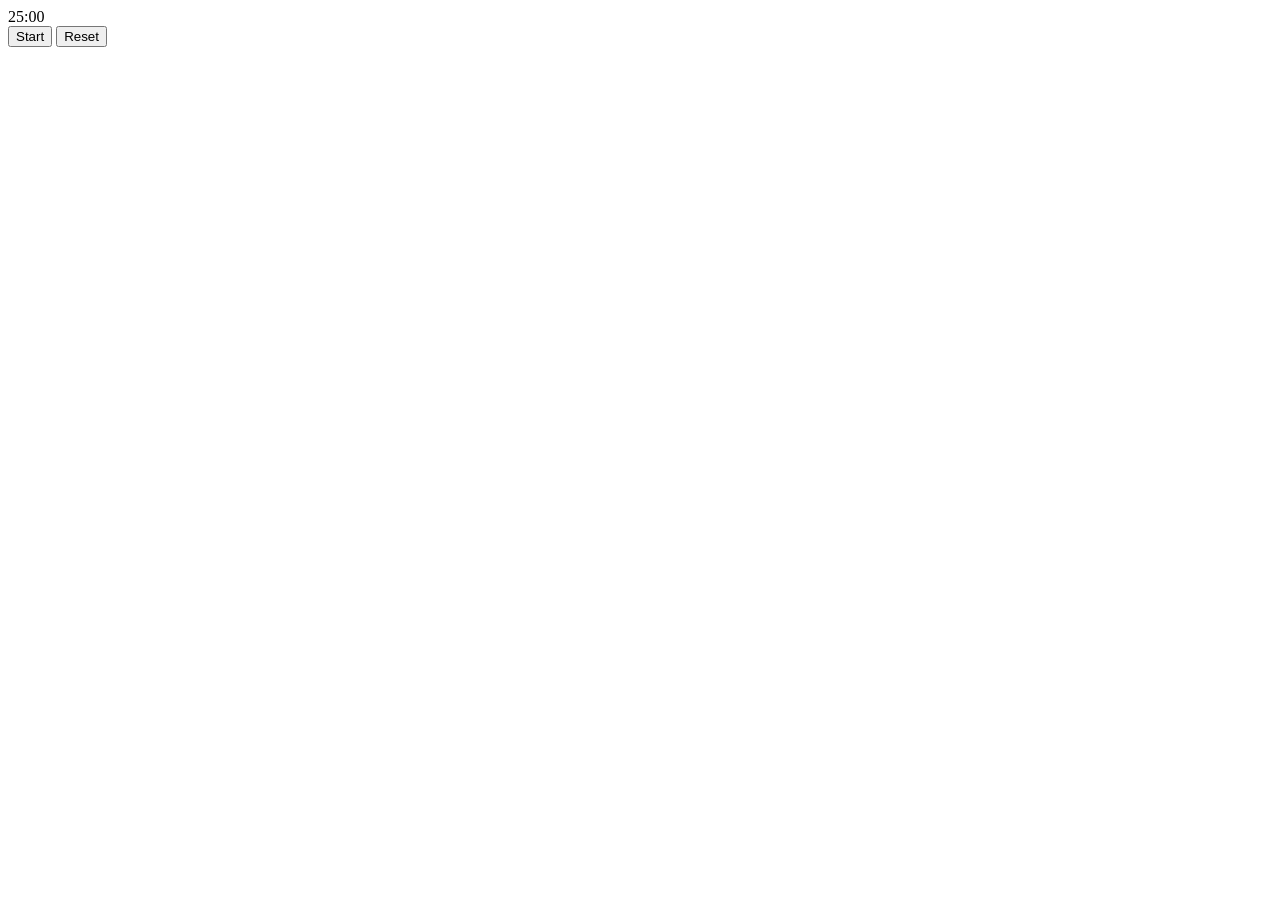
==== 1.pomodoro/templates/index.html @ ee4bfde2 "Add timer functionality with start and reset buttons" ====
<!DOCTYPE html>
<html lang="en">
<head>
    <meta charset="UTF-8">
    <meta name="viewport" content="width=device-width, initial-scale=1.0">
    <title>Pomodoro Timer</title>
</head>
<body>
    <div class="timer-container">
        <div class="time-display">25:00</div>
        <div class="controls">
            <button id="start-btn">Start</button>
            <button id="reset-btn">Reset</button>
        </div>
    </div>
    <script src="/static/js/timer.js"></script>
</body>
</html>
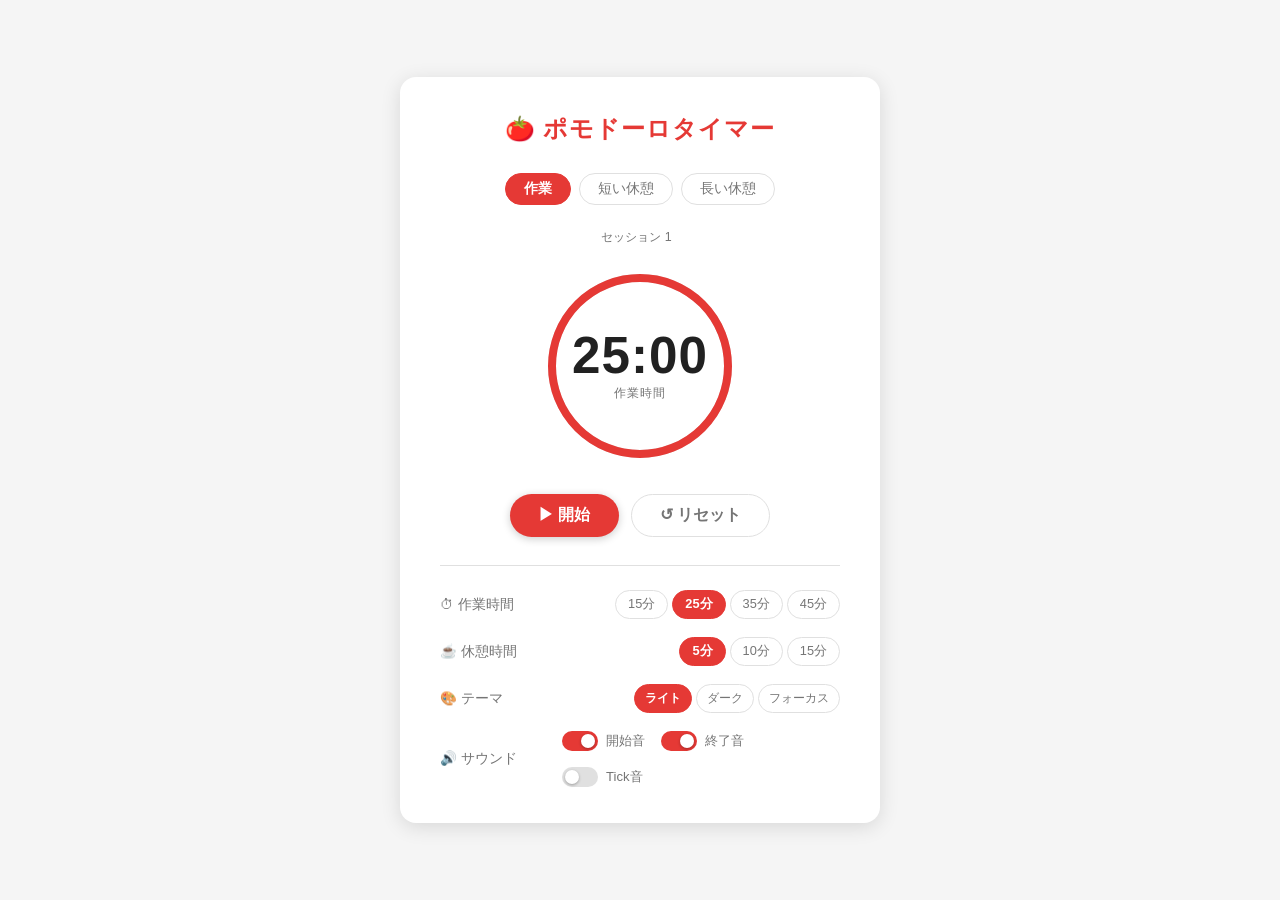
==== commit 3dea9683: "ポモドーロタイマー: パターンB - カスタマイズ性の向上 Agent-Logs-Url: https://github.com/N-Saori/0417/sessions/c42b1283-dbed" ====
--- a/1.pomodoro/templates/index.html
+++ b/1.pomodoro/templates/index.html
@@ -1,18 +1,723 @@
 <!DOCTYPE html>
-<html lang="en">
+<html lang="ja">
 <head>
-    <meta charset="UTF-8">
-    <meta name="viewport" content="width=device-width, initial-scale=1.0">
-    <title>Pomodoro Timer</title>
+  <meta charset="UTF-8" />
+  <meta name="viewport" content="width=device-width, initial-scale=1.0" />
+  <title>ポモドーロタイマー</title>
+  <style>
+    /* ===== CSS変数（テーマ） ===== */
+    :root {
+      --bg: #f5f5f5;
+      --surface: #ffffff;
+      --primary: #e53935;
+      --primary-light: #ff6f60;
+      --text: #212121;
+      --text-secondary: #757575;
+      --border: #e0e0e0;
+      --shadow: 0 4px 20px rgba(0,0,0,0.12);
+      --btn-bg: #e53935;
+      --btn-text: #ffffff;
+      --radius: 16px;
+      --font: 'Segoe UI', 'Hiragino Sans', sans-serif;
+    }
+
+    [data-theme="dark"] {
+      --bg: #121212;
+      --surface: #1e1e1e;
+      --primary: #ef5350;
+      --primary-light: #ff867c;
+      --text: #e0e0e0;
+      --text-secondary: #9e9e9e;
+      --border: #333333;
+      --shadow: 0 4px 20px rgba(0,0,0,0.5);
+      --btn-bg: #ef5350;
+      --btn-text: #ffffff;
+    }
+
+    [data-theme="focus"] {
+      --bg: #1a1a2e;
+      --surface: #16213e;
+      --primary: #e94560;
+      --primary-light: #ff6b81;
+      --text: #eaeaea;
+      --text-secondary: #a0a0b0;
+      --border: #0f3460;
+      --shadow: 0 4px 24px rgba(233,69,96,0.15);
+      --btn-bg: #e94560;
+      --btn-text: #ffffff;
+      --radius: 4px;
+    }
+
+    /* ===== リセット・基本 ===== */
+    *, *::before, *::after { box-sizing: border-box; margin: 0; padding: 0; }
+
+    body {
+      font-family: var(--font);
+      background: var(--bg);
+      color: var(--text);
+      min-height: 100vh;
+      display: flex;
+      flex-direction: column;
+      align-items: center;
+      justify-content: center;
+      transition: background 0.35s, color 0.35s;
+      padding: 24px 16px;
+    }
+
+    /* ===== カード ===== */
+    .card {
+      background: var(--surface);
+      border-radius: var(--radius);
+      box-shadow: var(--shadow);
+      padding: 36px 40px;
+      width: 100%;
+      max-width: 480px;
+      transition: background 0.35s, box-shadow 0.35s;
+    }
+
+    [data-theme="focus"] .card {
+      border: 1px solid var(--border);
+    }
+
+    /* ===== タイトル ===== */
+    h1 {
+      text-align: center;
+      font-size: 1.5rem;
+      font-weight: 700;
+      letter-spacing: 0.04em;
+      color: var(--primary);
+      margin-bottom: 28px;
+    }
+
+    [data-theme="focus"] h1 {
+      letter-spacing: 0.2em;
+      text-transform: uppercase;
+      font-size: 1.1rem;
+    }
+
+    /* ===== モードタブ ===== */
+    .mode-tabs {
+      display: flex;
+      gap: 8px;
+      justify-content: center;
+      margin-bottom: 24px;
+    }
+
+    .mode-tab {
+      padding: 6px 18px;
+      border-radius: 999px;
+      border: 1.5px solid var(--border);
+      background: transparent;
+      color: var(--text-secondary);
+      font-size: 0.85rem;
+      cursor: pointer;
+      transition: all 0.2s;
+    }
+
+    .mode-tab.active {
+      background: var(--primary);
+      border-color: var(--primary);
+      color: #fff;
+      font-weight: 600;
+    }
+
+    [data-theme="focus"] .mode-tab {
+      border-radius: var(--radius);
+    }
+
+    /* ===== タイマー表示 ===== */
+    .timer-wrap {
+      position: relative;
+      display: flex;
+      align-items: center;
+      justify-content: center;
+      margin: 12px 0 28px;
+    }
+
+    .timer-ring {
+      transform: rotate(-90deg);
+    }
+
+    .timer-ring-bg {
+      fill: none;
+      stroke: var(--border);
+      stroke-width: 8;
+    }
+
+    .timer-ring-progress {
+      fill: none;
+      stroke: var(--primary);
+      stroke-width: 8;
+      stroke-linecap: round;
+      transition: stroke-dashoffset 0.9s linear;
+    }
+
+    .timer-display {
+      position: absolute;
+      text-align: center;
+      pointer-events: none;
+    }
+
+    .timer-digits {
+      font-size: 3.2rem;
+      font-weight: 700;
+      letter-spacing: 0.02em;
+      color: var(--text);
+      line-height: 1;
+    }
+
+    [data-theme="focus"] .timer-digits {
+      font-size: 2.8rem;
+      letter-spacing: 0.1em;
+      font-weight: 300;
+    }
+
+    .timer-label {
+      font-size: 0.75rem;
+      color: var(--text-secondary);
+      margin-top: 4px;
+      letter-spacing: 0.08em;
+      text-transform: uppercase;
+    }
+
+    /* ===== コントロールボタン ===== */
+    .controls {
+      display: flex;
+      gap: 12px;
+      justify-content: center;
+      margin-bottom: 28px;
+    }
+
+    .btn {
+      padding: 10px 28px;
+      border-radius: 999px;
+      border: none;
+      font-size: 1rem;
+      font-weight: 600;
+      cursor: pointer;
+      transition: all 0.2s;
+    }
+
+    .btn-primary {
+      background: var(--btn-bg);
+      color: var(--btn-text);
+      box-shadow: 0 2px 8px rgba(0,0,0,0.2);
+    }
+
+    .btn-primary:hover { filter: brightness(1.1); transform: translateY(-1px); }
+    .btn-primary:active { filter: brightness(0.95); transform: translateY(0); }
+
+    .btn-secondary {
+      background: transparent;
+      color: var(--text-secondary);
+      border: 1.5px solid var(--border);
+    }
+
+    .btn-secondary:hover { background: var(--border); color: var(--text); }
+
+    [data-theme="focus"] .btn {
+      border-radius: var(--radius);
+      letter-spacing: 0.1em;
+      text-transform: uppercase;
+      font-size: 0.85rem;
+    }
+
+    /* ===== 設定セクション ===== */
+    .settings {
+      border-top: 1px solid var(--border);
+      padding-top: 24px;
+      display: flex;
+      flex-direction: column;
+      gap: 18px;
+    }
+
+    .setting-row {
+      display: flex;
+      align-items: center;
+      justify-content: space-between;
+      gap: 12px;
+    }
+
+    .setting-label {
+      font-size: 0.85rem;
+      color: var(--text-secondary);
+      min-width: 110px;
+    }
+
+    /* ===== セグメントボタン ===== */
+    .seg-group {
+      display: flex;
+      gap: 4px;
+    }
+
+    .seg-btn {
+      padding: 5px 12px;
+      border-radius: 999px;
+      border: 1.5px solid var(--border);
+      background: transparent;
+      color: var(--text-secondary);
+      font-size: 0.8rem;
+      cursor: pointer;
+      transition: all 0.18s;
+    }
+
+    .seg-btn.active {
+      background: var(--primary);
+      border-color: var(--primary);
+      color: #fff;
+      font-weight: 600;
+    }
+
+    [data-theme="focus"] .seg-btn {
+      border-radius: var(--radius);
+    }
+
+    /* ===== トグルスイッチ ===== */
+    .toggle-label {
+      display: flex;
+      align-items: center;
+      gap: 8px;
+      font-size: 0.82rem;
+      color: var(--text-secondary);
+      cursor: pointer;
+      user-select: none;
+    }
+
+    .toggle-input { display: none; }
+
+    .toggle-track {
+      width: 36px;
+      height: 20px;
+      background: var(--border);
+      border-radius: 999px;
+      position: relative;
+      transition: background 0.2s;
+      flex-shrink: 0;
+    }
+
+    .toggle-track::after {
+      content: '';
+      position: absolute;
+      top: 3px;
+      left: 3px;
+      width: 14px;
+      height: 14px;
+      background: #fff;
+      border-radius: 50%;
+      transition: transform 0.2s;
+      box-shadow: 0 1px 3px rgba(0,0,0,0.3);
+    }
+
+    .toggle-input:checked + .toggle-track {
+      background: var(--primary);
+    }
+
+    .toggle-input:checked + .toggle-track::after {
+      transform: translateX(16px);
+    }
+
+    /* ===== テーマボタン ===== */
+    .theme-seg .seg-btn {
+      font-size: 0.75rem;
+      padding: 5px 10px;
+    }
+
+    /* ===== サウンドグループ ===== */
+    .sound-toggles {
+      display: flex;
+      gap: 16px;
+      flex-wrap: wrap;
+    }
+
+    /* ===== セッションカウント ===== */
+    .session-info {
+      text-align: center;
+      font-size: 0.78rem;
+      color: var(--text-secondary);
+      margin-bottom: 20px;
+    }
+
+    .tomato-icons span { font-size: 1rem; }
+
+    /* ===== フォーカスモードのミニマル調整 ===== */
+    [data-theme="focus"] .settings {
+      gap: 14px;
+    }
+
+    [data-theme="focus"] .setting-label {
+      text-transform: uppercase;
+      letter-spacing: 0.08em;
+      font-size: 0.75rem;
+    }
+
+    /* ===== 通知バナー ===== */
+    .toast {
+      position: fixed;
+      bottom: 32px;
+      left: 50%;
+      transform: translateX(-50%) translateY(80px);
+      background: var(--surface);
+      color: var(--text);
+      border: 1px solid var(--border);
+      border-left: 4px solid var(--primary);
+      padding: 12px 24px;
+      border-radius: var(--radius);
+      box-shadow: var(--shadow);
+      font-size: 0.9rem;
+      transition: transform 0.3s ease;
+      z-index: 100;
+      white-space: nowrap;
+    }
+
+    .toast.show {
+      transform: translateX(-50%) translateY(0);
+    }
+  </style>
 </head>
 <body>
-    <div class="timer-container">
-        <div class="time-display">25:00</div>
-        <div class="controls">
-            <button id="start-btn">Start</button>
-            <button id="reset-btn">Reset</button>
+  <div class="card">
+    <h1>🍅 ポモドーロタイマー</h1>
+
+    <!-- モードタブ -->
+    <div class="mode-tabs">
+      <button class="mode-tab active" data-mode="work">作業</button>
+      <button class="mode-tab" data-mode="short">短い休憩</button>
+      <button class="mode-tab" data-mode="long">長い休憩</button>
+    </div>
+
+    <!-- セッション情報 -->
+    <div class="session-info">
+      セッション <span id="session-count">1</span> &nbsp;
+      <span class="tomato-icons" id="tomato-icons"></span>
+    </div>
+
+    <!-- タイマーリング -->
+    <div class="timer-wrap">
+      <svg class="timer-ring" width="200" height="200" viewBox="0 0 200 200">
+        <circle class="timer-ring-bg" cx="100" cy="100" r="88" />
+        <circle class="timer-ring-progress" id="ring-progress" cx="100" cy="100" r="88" />
+      </svg>
+      <div class="timer-display">
+        <div class="timer-digits" id="timer-display">25:00</div>
+        <div class="timer-label" id="timer-mode-label">作業時間</div>
+      </div>
+    </div>
+
+    <!-- コントロール -->
+    <div class="controls">
+      <button class="btn btn-primary" id="start-btn">▶ 開始</button>
+      <button class="btn btn-secondary" id="reset-btn">↺ リセット</button>
+    </div>
+
+    <!-- 設定 -->
+    <div class="settings">
+
+      <!-- 作業時間 -->
+      <div class="setting-row">
+        <span class="setting-label">⏱ 作業時間</span>
+        <div class="seg-group" id="work-time-group">
+          <button class="seg-btn" data-val="15">15分</button>
+          <button class="seg-btn active" data-val="25">25分</button>
+          <button class="seg-btn" data-val="35">35分</button>
+          <button class="seg-btn" data-val="45">45分</button>
         </div>
-    </div>
-    <script src="/static/js/timer.js"></script>
+      </div>
+
+      <!-- 休憩時間 -->
+      <div class="setting-row">
+        <span class="setting-label">☕ 休憩時間</span>
+        <div class="seg-group" id="break-time-group">
+          <button class="seg-btn active" data-val="5">5分</button>
+          <button class="seg-btn" data-val="10">10分</button>
+          <button class="seg-btn" data-val="15">15分</button>
+        </div>
+      </div>
+
+      <!-- テーマ -->
+      <div class="setting-row">
+        <span class="setting-label">🎨 テーマ</span>
+        <div class="seg-group theme-seg" id="theme-group">
+          <button class="seg-btn active" data-val="light">ライト</button>
+          <button class="seg-btn" data-val="dark">ダーク</button>
+          <button class="seg-btn" data-val="focus">フォーカス</button>
+        </div>
+      </div>
+
+      <!-- サウンド -->
+      <div class="setting-row">
+        <span class="setting-label">🔊 サウンド</span>
+        <div class="sound-toggles">
+          <label class="toggle-label">
+            <input type="checkbox" class="toggle-input" id="sound-start" checked />
+            <span class="toggle-track"></span>
+            開始音
+          </label>
+          <label class="toggle-label">
+            <input type="checkbox" class="toggle-input" id="sound-end" checked />
+            <span class="toggle-track"></span>
+            終了音
+          </label>
+          <label class="toggle-label">
+            <input type="checkbox" class="toggle-input" id="sound-tick" />
+            <span class="toggle-track"></span>
+            Tick音
+          </label>
+        </div>
+      </div>
+
+    </div><!-- /settings -->
+  </div><!-- /card -->
+
+  <div class="toast" id="toast"></div>
+
+  <script>
+    // ===== 状態 =====
+    const state = {
+      mode: 'work',          // 'work' | 'short' | 'long'
+      running: false,
+      intervalId: null,
+      totalSeconds: 25 * 60,
+      remainingSeconds: 25 * 60,
+      workMinutes: 25,
+      shortBreakMinutes: 5,
+      longBreakMinutes: 15,
+      sessionCount: 1,
+      completedSessions: 0,
+      theme: 'light',
+      sound: { start: true, end: true, tick: false },
+    };
+
+    // ===== DOM参照 =====
+    const timerDisplay   = document.getElementById('timer-display');
+    const timerModeLabel = document.getElementById('timer-mode-label');
+    const startBtn       = document.getElementById('start-btn');
+    const resetBtn       = document.getElementById('reset-btn');
+    const sessionCountEl = document.getElementById('session-count');
+    const tomatoIconsEl  = document.getElementById('tomato-icons');
+    const ringProgress   = document.getElementById('ring-progress');
+    const toast          = document.getElementById('toast');
+
+    const CIRCUMFERENCE = 2 * Math.PI * 88; // r=88
+    ringProgress.style.strokeDasharray = CIRCUMFERENCE;
+
+    // ===== AudioContext (Web Audio API) =====
+    let audioCtx = null;
+    function getAudioCtx() {
+      if (!audioCtx) audioCtx = new (window.AudioContext || window.webkitAudioContext)();
+      return audioCtx;
+    }
+
+    function playBeep(frequency = 880, duration = 0.15, type = 'sine', volume = 0.4) {
+      try {
+        const ctx = getAudioCtx();
+        const oscillator = ctx.createOscillator();
+        const gainNode   = ctx.createGain();
+        oscillator.connect(gainNode);
+        gainNode.connect(ctx.destination);
+        oscillator.type = type;
+        oscillator.frequency.setValueAtTime(frequency, ctx.currentTime);
+        gainNode.gain.setValueAtTime(volume, ctx.currentTime);
+        gainNode.gain.exponentialRampToValueAtTime(0.001, ctx.currentTime + duration);
+        oscillator.start(ctx.currentTime);
+        oscillator.stop(ctx.currentTime + duration);
+      } catch(e) { /* ignore */ }
+    }
+
+    function playStartSound() {
+      if (!state.sound.start) return;
+      playBeep(660, 0.12, 'sine', 0.35);
+      setTimeout(() => playBeep(880, 0.12, 'sine', 0.35), 130);
+    }
+
+    function playEndSound() {
+      if (!state.sound.end) return;
+      playBeep(880, 0.18, 'sine', 0.45);
+      setTimeout(() => playBeep(1100, 0.18, 'sine', 0.45), 200);
+      setTimeout(() => playBeep(1320, 0.3,  'sine', 0.45), 400);
+    }
+
+    function playTickSound() {
+      if (!state.sound.tick) return;
+      playBeep(1800, 0.04, 'square', 0.08);
+    }
+
+    // ===== タイマー表示 =====
+    function formatTime(sec) {
+      const m = String(Math.floor(sec / 60)).padStart(2, '0');
+      const s = String(sec % 60).padStart(2, '0');
+      return `${m}:${s}`;
+    }
+
+    function updateDisplay() {
+      timerDisplay.textContent = formatTime(state.remainingSeconds);
+
+      const fraction = state.remainingSeconds / state.totalSeconds;
+      const offset   = CIRCUMFERENCE * (1 - fraction);
+      ringProgress.style.strokeDashoffset = offset;
+
+      const labels = { work: '作業時間', short: '短い休憩', long: '長い休憩' };
+      timerModeLabel.textContent = labels[state.mode];
+    }
+
+    // ===== セッションアイコン =====
+    function updateSessionIcons() {
+      sessionCountEl.textContent = state.sessionCount;
+      tomatoIconsEl.innerHTML = Array.from({ length: state.completedSessions }, () => '<span>🍅</span>').join('');
+    }
+
+    // ===== モード切り替え =====
+    function getMinutesForMode(mode) {
+      if (mode === 'work')  return state.workMinutes;
+      if (mode === 'short') return state.shortBreakMinutes;
+      return state.longBreakMinutes;
+    }
+
+    function setMode(mode) {
+      stopTimer();
+      state.mode = mode;
+      const mins = getMinutesForMode(mode);
+      state.totalSeconds    = mins * 60;
+      state.remainingSeconds = mins * 60;
+
+      document.querySelectorAll('.mode-tab').forEach(t => {
+        t.classList.toggle('active', t.dataset.mode === mode);
+      });
+      startBtn.textContent = '▶ 開始';
+      updateDisplay();
+    }
+
+    // ===== タイマー制御 =====
+    function startTimer() {
+      if (state.running) return;
+      state.running = true;
+      startBtn.textContent = '⏸ 一時停止';
+      playStartSound();
+
+      state.intervalId = setInterval(() => {
+        playTickSound();
+        state.remainingSeconds--;
+        updateDisplay();
+
+        if (state.remainingSeconds <= 0) {
+          clearInterval(state.intervalId);
+          state.running = false;
+          startBtn.textContent = '▶ 開始';
+          onTimerEnd();
+        }
+      }, 1000);
+    }
+
+    function pauseTimer() {
+      if (!state.running) return;
+      clearInterval(state.intervalId);
+      state.running = false;
+      startBtn.textContent = '▶ 再開';
+    }
+
+    function stopTimer() {
+      clearInterval(state.intervalId);
+      state.running = false;
+    }
+
+    function resetTimer() {
+      stopTimer();
+      const mins = getMinutesForMode(state.mode);
+      state.totalSeconds     = mins * 60;
+      state.remainingSeconds = mins * 60;
+      startBtn.textContent = '▶ 開始';
+      updateDisplay();
+    }
+
+    function onTimerEnd() {
+      playEndSound();
+      if (state.mode === 'work') {
+        state.completedSessions++;
+        updateSessionIcons();
+        showToast('作業終了！休憩しましょう 🎉');
+        // 4セッションごとに長い休憩を提案
+        if (state.completedSessions % 4 === 0) {
+          setMode('long');
+        } else {
+          setMode('short');
+        }
+      } else {
+        state.sessionCount++;
+        updateSessionIcons();
+        showToast('休憩終了！作業を再開しましょう 💪');
+        setMode('work');
+      }
+    }
+
+    // ===== トースト通知 =====
+    let toastTimer = null;
+    function showToast(msg) {
+      toast.textContent = msg;
+      toast.classList.add('show');
+      clearTimeout(toastTimer);
+      toastTimer = setTimeout(() => toast.classList.remove('show'), 3500);
+    }
+
+    // ===== セグメントグループ共通処理 =====
+    function bindSegGroup(groupId, onChange) {
+      document.getElementById(groupId).addEventListener('click', e => {
+        const btn = e.target.closest('.seg-btn');
+        if (!btn) return;
+        document.querySelectorAll(`#${groupId} .seg-btn`).forEach(b => b.classList.remove('active'));
+        btn.classList.add('active');
+        onChange(btn.dataset.val);
+      });
+    }
+
+    // ===== 作業時間の変更 =====
+    bindSegGroup('work-time-group', val => {
+      state.workMinutes = parseInt(val);
+      if (state.mode === 'work') resetTimer();
+    });
+
+    // ===== 休憩時間の変更 =====
+    bindSegGroup('break-time-group', val => {
+      state.shortBreakMinutes = parseInt(val);
+      state.longBreakMinutes  = parseInt(val) * 3;
+      if (state.mode === 'short' || state.mode === 'long') resetTimer();
+    });
+
+    // ===== テーマの変更 =====
+    bindSegGroup('theme-group', val => {
+      state.theme = val;
+      document.documentElement.setAttribute('data-theme', val === 'light' ? '' : val);
+    });
+
+    // ===== サウンドトグル =====
+    document.getElementById('sound-start').addEventListener('change', e => {
+      state.sound.start = e.target.checked;
+    });
+    document.getElementById('sound-end').addEventListener('change', e => {
+      state.sound.end = e.target.checked;
+    });
+    document.getElementById('sound-tick').addEventListener('change', e => {
+      state.sound.tick = e.target.checked;
+    });
+
+    // ===== モードタブ =====
+    document.querySelectorAll('.mode-tab').forEach(tab => {
+      tab.addEventListener('click', () => setMode(tab.dataset.mode));
+    });
+
+    // ===== 開始/一時停止ボタン =====
+    startBtn.addEventListener('click', () => {
+      if (state.running) {
+        pauseTimer();
+      } else {
+        startTimer();
+      }
+    });
+
+    // ===== リセットボタン =====
+    resetBtn.addEventListener('click', () => resetTimer());
+
+    // ===== 初期化 =====
+    updateDisplay();
+    updateSessionIcons();
+  </script>
 </body>
-</html>+</html>
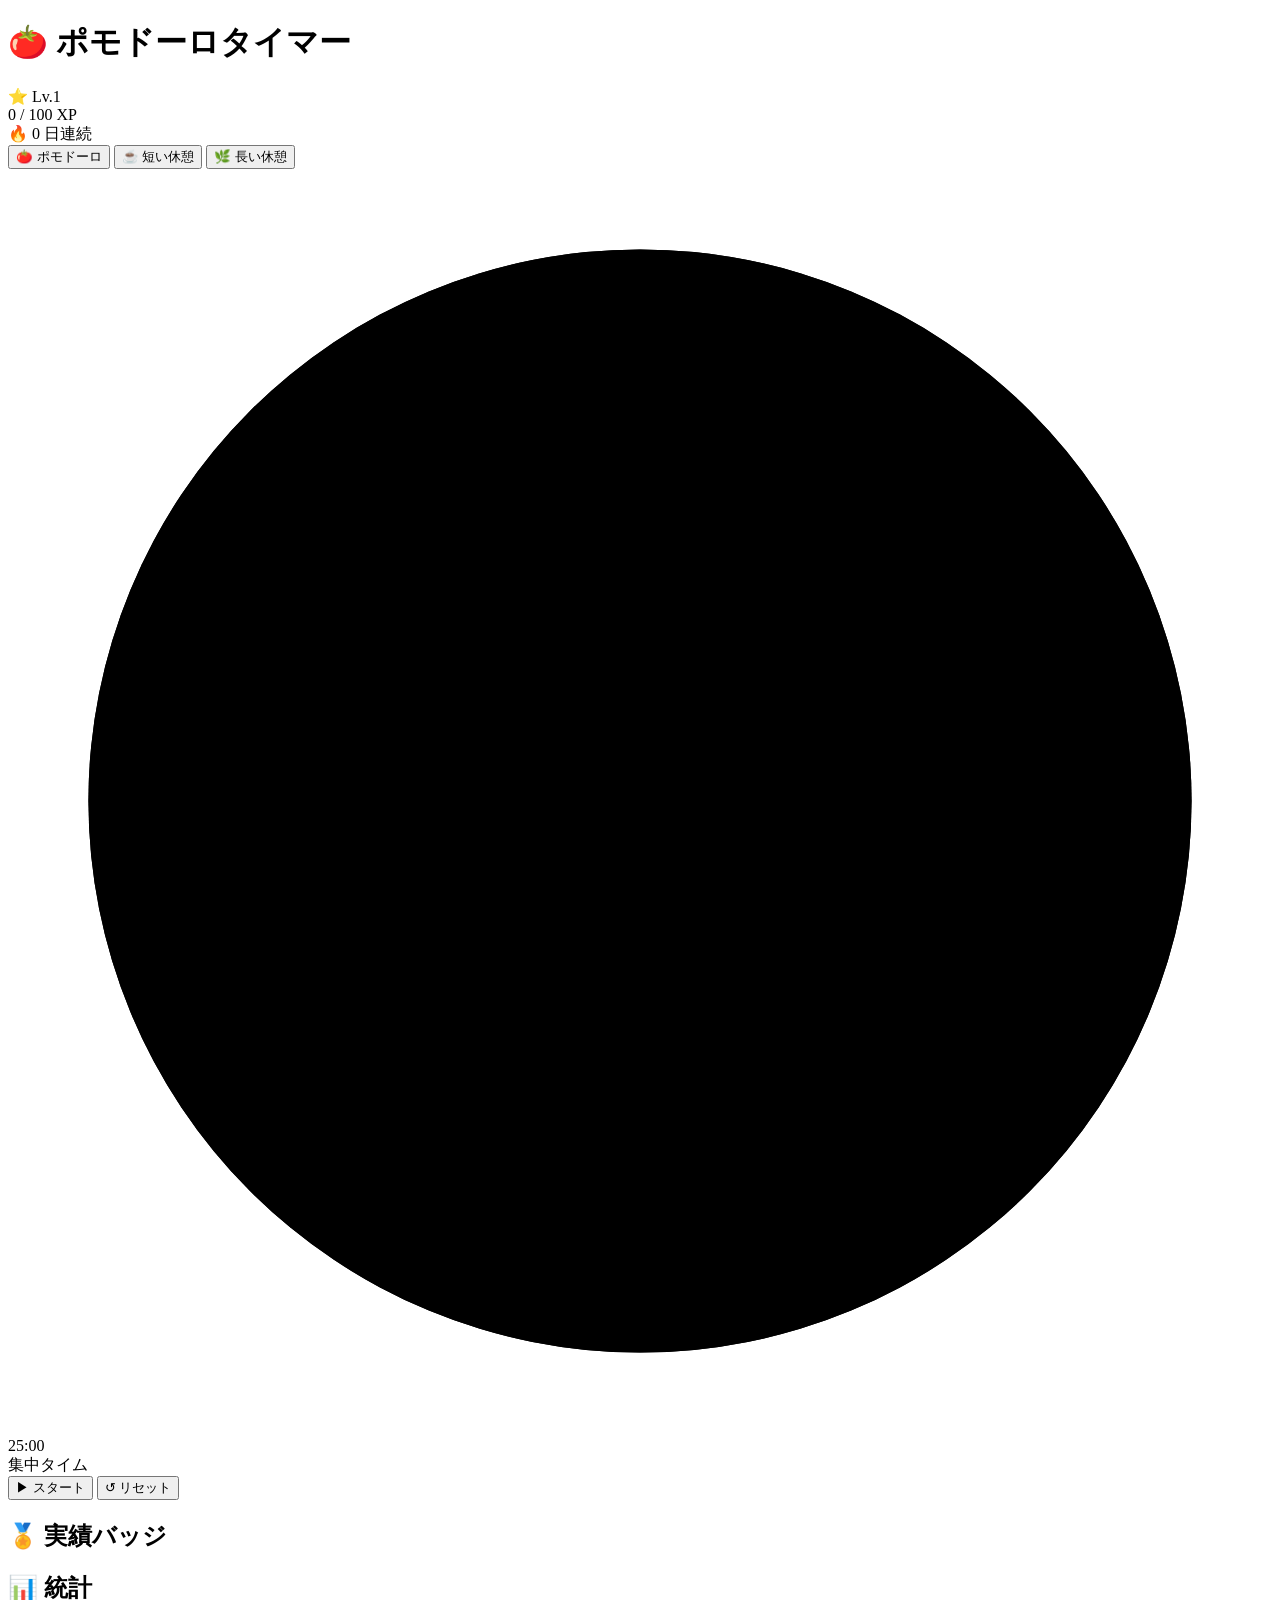
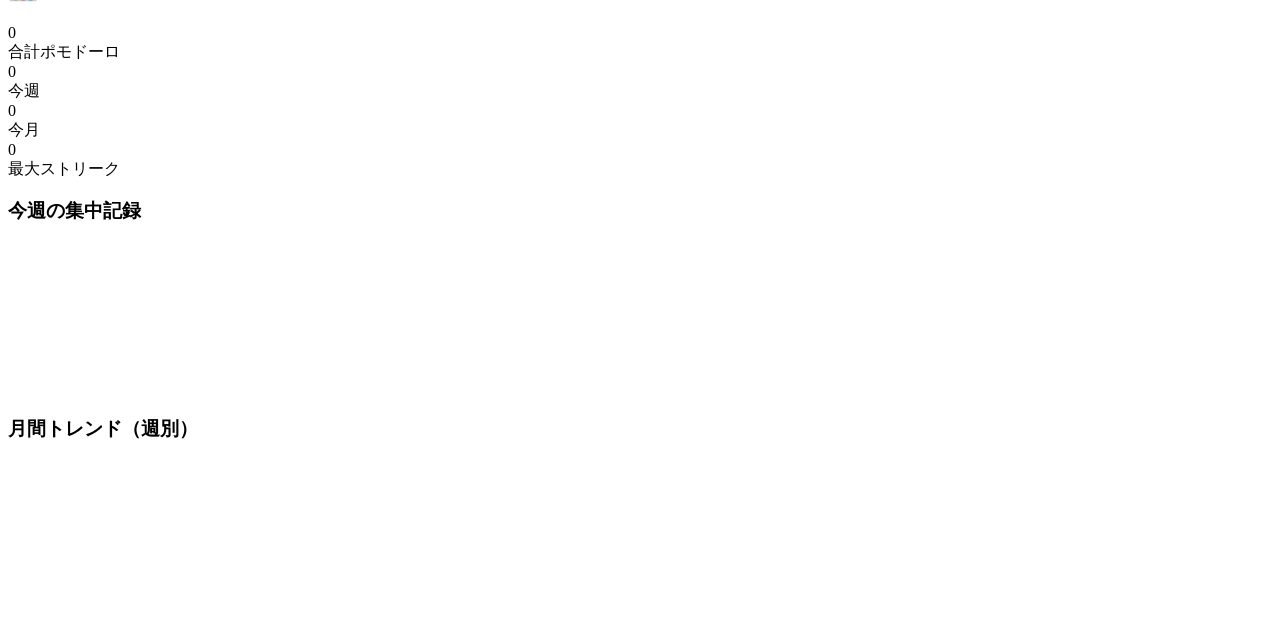
==== commit 4c74d4b1: "ポモドーロタイマー: ゲーミフィケーション要素の追加（パターンC） Agent-Logs-Url: https://github.com/N-Saori/0417/sessions/1b35192a-" ====
--- a/1.pomodoro/templates/index.html
+++ b/1.pomodoro/templates/index.html
@@ -3,721 +3,138 @@
 <head>
   <meta charset="UTF-8" />
   <meta name="viewport" content="width=device-width, initial-scale=1.0" />
-  <title>ポモドーロタイマー</title>
-  <style>
-    /* ===== CSS変数（テーマ） ===== */
-    :root {
-      --bg: #f5f5f5;
-      --surface: #ffffff;
-      --primary: #e53935;
-      --primary-light: #ff6f60;
-      --text: #212121;
-      --text-secondary: #757575;
-      --border: #e0e0e0;
-      --shadow: 0 4px 20px rgba(0,0,0,0.12);
-      --btn-bg: #e53935;
-      --btn-text: #ffffff;
-      --radius: 16px;
-      --font: 'Segoe UI', 'Hiragino Sans', sans-serif;
-    }
-
-    [data-theme="dark"] {
-      --bg: #121212;
-      --surface: #1e1e1e;
-      --primary: #ef5350;
-      --primary-light: #ff867c;
-      --text: #e0e0e0;
-      --text-secondary: #9e9e9e;
-      --border: #333333;
-      --shadow: 0 4px 20px rgba(0,0,0,0.5);
-      --btn-bg: #ef5350;
-      --btn-text: #ffffff;
-    }
-
-    [data-theme="focus"] {
-      --bg: #1a1a2e;
-      --surface: #16213e;
-      --primary: #e94560;
-      --primary-light: #ff6b81;
-      --text: #eaeaea;
-      --text-secondary: #a0a0b0;
-      --border: #0f3460;
-      --shadow: 0 4px 24px rgba(233,69,96,0.15);
-      --btn-bg: #e94560;
-      --btn-text: #ffffff;
-      --radius: 4px;
-    }
-
-    /* ===== リセット・基本 ===== */
-    *, *::before, *::after { box-sizing: border-box; margin: 0; padding: 0; }
-
-    body {
-      font-family: var(--font);
-      background: var(--bg);
-      color: var(--text);
-      min-height: 100vh;
-      display: flex;
-      flex-direction: column;
-      align-items: center;
-      justify-content: center;
-      transition: background 0.35s, color 0.35s;
-      padding: 24px 16px;
-    }
-
-    /* ===== カード ===== */
-    .card {
-      background: var(--surface);
-      border-radius: var(--radius);
-      box-shadow: var(--shadow);
-      padding: 36px 40px;
-      width: 100%;
-      max-width: 480px;
-      transition: background 0.35s, box-shadow 0.35s;
-    }
-
-    [data-theme="focus"] .card {
-      border: 1px solid var(--border);
-    }
-
-    /* ===== タイトル ===== */
-    h1 {
-      text-align: center;
-      font-size: 1.5rem;
-      font-weight: 700;
-      letter-spacing: 0.04em;
-      color: var(--primary);
-      margin-bottom: 28px;
-    }
-
-    [data-theme="focus"] h1 {
-      letter-spacing: 0.2em;
-      text-transform: uppercase;
-      font-size: 1.1rem;
-    }
-
-    /* ===== モードタブ ===== */
-    .mode-tabs {
-      display: flex;
-      gap: 8px;
-      justify-content: center;
-      margin-bottom: 24px;
-    }
-
-    .mode-tab {
-      padding: 6px 18px;
-      border-radius: 999px;
-      border: 1.5px solid var(--border);
-      background: transparent;
-      color: var(--text-secondary);
-      font-size: 0.85rem;
-      cursor: pointer;
-      transition: all 0.2s;
-    }
-
-    .mode-tab.active {
-      background: var(--primary);
-      border-color: var(--primary);
-      color: #fff;
-      font-weight: 600;
-    }
-
-    [data-theme="focus"] .mode-tab {
-      border-radius: var(--radius);
-    }
-
-    /* ===== タイマー表示 ===== */
-    .timer-wrap {
-      position: relative;
-      display: flex;
-      align-items: center;
-      justify-content: center;
-      margin: 12px 0 28px;
-    }
-
-    .timer-ring {
-      transform: rotate(-90deg);
-    }
-
-    .timer-ring-bg {
-      fill: none;
-      stroke: var(--border);
-      stroke-width: 8;
-    }
-
-    .timer-ring-progress {
-      fill: none;
-      stroke: var(--primary);
-      stroke-width: 8;
-      stroke-linecap: round;
-      transition: stroke-dashoffset 0.9s linear;
-    }
-
-    .timer-display {
-      position: absolute;
-      text-align: center;
-      pointer-events: none;
-    }
-
-    .timer-digits {
-      font-size: 3.2rem;
-      font-weight: 700;
-      letter-spacing: 0.02em;
-      color: var(--text);
-      line-height: 1;
-    }
-
-    [data-theme="focus"] .timer-digits {
-      font-size: 2.8rem;
-      letter-spacing: 0.1em;
-      font-weight: 300;
-    }
-
-    .timer-label {
-      font-size: 0.75rem;
-      color: var(--text-secondary);
-      margin-top: 4px;
-      letter-spacing: 0.08em;
-      text-transform: uppercase;
-    }
-
-    /* ===== コントロールボタン ===== */
-    .controls {
-      display: flex;
-      gap: 12px;
-      justify-content: center;
-      margin-bottom: 28px;
-    }
-
-    .btn {
-      padding: 10px 28px;
-      border-radius: 999px;
-      border: none;
-      font-size: 1rem;
-      font-weight: 600;
-      cursor: pointer;
-      transition: all 0.2s;
-    }
-
-    .btn-primary {
-      background: var(--btn-bg);
-      color: var(--btn-text);
-      box-shadow: 0 2px 8px rgba(0,0,0,0.2);
-    }
-
-    .btn-primary:hover { filter: brightness(1.1); transform: translateY(-1px); }
-    .btn-primary:active { filter: brightness(0.95); transform: translateY(0); }
-
-    .btn-secondary {
-      background: transparent;
-      color: var(--text-secondary);
-      border: 1.5px solid var(--border);
-    }
-
-    .btn-secondary:hover { background: var(--border); color: var(--text); }
-
-    [data-theme="focus"] .btn {
-      border-radius: var(--radius);
-      letter-spacing: 0.1em;
-      text-transform: uppercase;
-      font-size: 0.85rem;
-    }
-
-    /* ===== 設定セクション ===== */
-    .settings {
-      border-top: 1px solid var(--border);
-      padding-top: 24px;
-      display: flex;
-      flex-direction: column;
-      gap: 18px;
-    }
-
-    .setting-row {
-      display: flex;
-      align-items: center;
-      justify-content: space-between;
-      gap: 12px;
-    }
-
-    .setting-label {
-      font-size: 0.85rem;
-      color: var(--text-secondary);
-      min-width: 110px;
-    }
-
-    /* ===== セグメントボタン ===== */
-    .seg-group {
-      display: flex;
-      gap: 4px;
-    }
-
-    .seg-btn {
-      padding: 5px 12px;
-      border-radius: 999px;
-      border: 1.5px solid var(--border);
-      background: transparent;
-      color: var(--text-secondary);
-      font-size: 0.8rem;
-      cursor: pointer;
-      transition: all 0.18s;
-    }
-
-    .seg-btn.active {
-      background: var(--primary);
-      border-color: var(--primary);
-      color: #fff;
-      font-weight: 600;
-    }
-
-    [data-theme="focus"] .seg-btn {
-      border-radius: var(--radius);
-    }
-
-    /* ===== トグルスイッチ ===== */
-    .toggle-label {
-      display: flex;
-      align-items: center;
-      gap: 8px;
-      font-size: 0.82rem;
-      color: var(--text-secondary);
-      cursor: pointer;
-      user-select: none;
-    }
-
-    .toggle-input { display: none; }
-
-    .toggle-track {
-      width: 36px;
-      height: 20px;
-      background: var(--border);
-      border-radius: 999px;
-      position: relative;
-      transition: background 0.2s;
-      flex-shrink: 0;
-    }
-
-    .toggle-track::after {
-      content: '';
-      position: absolute;
-      top: 3px;
-      left: 3px;
-      width: 14px;
-      height: 14px;
-      background: #fff;
-      border-radius: 50%;
-      transition: transform 0.2s;
-      box-shadow: 0 1px 3px rgba(0,0,0,0.3);
-    }
-
-    .toggle-input:checked + .toggle-track {
-      background: var(--primary);
-    }
-
-    .toggle-input:checked + .toggle-track::after {
-      transform: translateX(16px);
-    }
-
-    /* ===== テーマボタン ===== */
-    .theme-seg .seg-btn {
-      font-size: 0.75rem;
-      padding: 5px 10px;
-    }
-
-    /* ===== サウンドグループ ===== */
-    .sound-toggles {
-      display: flex;
-      gap: 16px;
-      flex-wrap: wrap;
-    }
-
-    /* ===== セッションカウント ===== */
-    .session-info {
-      text-align: center;
-      font-size: 0.78rem;
-      color: var(--text-secondary);
-      margin-bottom: 20px;
-    }
-
-    .tomato-icons span { font-size: 1rem; }
-
-    /* ===== フォーカスモードのミニマル調整 ===== */
-    [data-theme="focus"] .settings {
-      gap: 14px;
-    }
-
-    [data-theme="focus"] .setting-label {
-      text-transform: uppercase;
-      letter-spacing: 0.08em;
-      font-size: 0.75rem;
-    }
-
-    /* ===== 通知バナー ===== */
-    .toast {
-      position: fixed;
-      bottom: 32px;
-      left: 50%;
-      transform: translateX(-50%) translateY(80px);
-      background: var(--surface);
-      color: var(--text);
-      border: 1px solid var(--border);
-      border-left: 4px solid var(--primary);
-      padding: 12px 24px;
-      border-radius: var(--radius);
-      box-shadow: var(--shadow);
-      font-size: 0.9rem;
-      transition: transform 0.3s ease;
-      z-index: 100;
-      white-space: nowrap;
-    }
-
-    .toast.show {
-      transform: translateX(-50%) translateY(0);
-    }
-  </style>
+  <title>🍅 ポモドーロタイマー</title>
+  <link rel="stylesheet" href="/static/css/style.css" />
+  <script src="/static/js/minChart.js"></script>
 </head>
 <body>
-  <div class="card">
-    <h1>🍅 ポモドーロタイマー</h1>
 
-    <!-- モードタブ -->
-    <div class="mode-tabs">
-      <button class="mode-tab active" data-mode="work">作業</button>
-      <button class="mode-tab" data-mode="short">短い休憩</button>
-      <button class="mode-tab" data-mode="long">長い休憩</button>
-    </div>
-
-    <!-- セッション情報 -->
-    <div class="session-info">
-      セッション <span id="session-count">1</span> &nbsp;
-      <span class="tomato-icons" id="tomato-icons"></span>
-    </div>
-
-    <!-- タイマーリング -->
-    <div class="timer-wrap">
-      <svg class="timer-ring" width="200" height="200" viewBox="0 0 200 200">
-        <circle class="timer-ring-bg" cx="100" cy="100" r="88" />
-        <circle class="timer-ring-progress" id="ring-progress" cx="100" cy="100" r="88" />
-      </svg>
-      <div class="timer-display">
-        <div class="timer-digits" id="timer-display">25:00</div>
-        <div class="timer-label" id="timer-mode-label">作業時間</div>
+  <!-- ────────── ヘッダー ────────── -->
+  <header>
+    <div class="header-inner">
+      <h1>🍅 ポモドーロタイマー</h1>
+      <div class="user-bar">
+        <!-- レベルバッジ -->
+        <div class="level-badge" id="level-badge">
+          <span id="level-icon">⭐</span>
+          <span id="level-text">Lv.1</span>
+        </div>
+        <!-- XPバー -->
+        <div class="xp-section">
+          <div class="xp-bar-wrap">
+            <div class="xp-bar-fill" id="xp-bar-fill"></div>
+          </div>
+          <div class="xp-label" id="xp-label">0 / 100 XP</div>
+        </div>
+        <!-- ストリーク -->
+        <div class="streak-badge">
+          <span class="streak-fire">🔥</span>
+          <span id="streak-num">0</span>
+          <span class="streak-unit">日連続</span>
+        </div>
       </div>
     </div>
+  </header>
 
-    <!-- コントロール -->
-    <div class="controls">
-      <button class="btn btn-primary" id="start-btn">▶ 開始</button>
-      <button class="btn btn-secondary" id="reset-btn">↺ リセット</button>
-    </div>
+  <main>
 
-    <!-- 設定 -->
-    <div class="settings">
+    <!-- ────────── タイマーセクション ────────── -->
+    <section class="card timer-section">
+      <!-- セッション切替タブ -->
+      <div class="session-tabs" role="tablist">
+        <button class="tab-btn active" data-type="pomodoro"
+                onclick="switchSession('pomodoro')" role="tab">🍅 ポモドーロ</button>
+        <button class="tab-btn" data-type="short_break"
+                onclick="switchSession('short_break')" role="tab">☕ 短い休憩</button>
+        <button class="tab-btn" data-type="long_break"
+                onclick="switchSession('long_break')" role="tab">🌿 長い休憩</button>
+      </div>
 
-      <!-- 作業時間 -->
-      <div class="setting-row">
-        <span class="setting-label">⏱ 作業時間</span>
-        <div class="seg-group" id="work-time-group">
-          <button class="seg-btn" data-val="15">15分</button>
-          <button class="seg-btn active" data-val="25">25分</button>
-          <button class="seg-btn" data-val="35">35分</button>
-          <button class="seg-btn" data-val="45">45分</button>
+      <!-- タイマーリング -->
+      <div class="timer-wrap">
+        <svg class="timer-ring" viewBox="0 0 220 220" aria-hidden="true">
+          <circle class="ring-track" cx="110" cy="110" r="96"/>
+          <circle class="ring-progress" id="ring-progress"
+                  cx="110" cy="110" r="96"
+                  stroke-dasharray="603.19"
+                  stroke-dashoffset="0"
+                  transform="rotate(-90 110 110)"/>
+        </svg>
+        <div class="timer-inner">
+          <div class="timer-time" id="timer-time">25:00</div>
+          <div class="timer-label" id="timer-label">集中タイム</div>
+          <div class="pomo-dots" id="pomo-dots">
+            <span class="dot" id="dot-0"></span>
+            <span class="dot" id="dot-1"></span>
+            <span class="dot" id="dot-2"></span>
+            <span class="dot" id="dot-3"></span>
+          </div>
         </div>
       </div>
 
-      <!-- 休憩時間 -->
-      <div class="setting-row">
-        <span class="setting-label">☕ 休憩時間</span>
-        <div class="seg-group" id="break-time-group">
-          <button class="seg-btn active" data-val="5">5分</button>
-          <button class="seg-btn" data-val="10">10分</button>
-          <button class="seg-btn" data-val="15">15分</button>
+      <!-- コントロール -->
+      <div class="timer-controls">
+        <button class="btn btn-primary" id="start-btn" onclick="toggleTimer()">▶ スタート</button>
+        <button class="btn btn-secondary" onclick="resetTimer()">↺ リセット</button>
+      </div>
+    </section>
+
+    <!-- ────────── バッジセクション ────────── -->
+    <section class="card badges-section">
+      <h2>🏅 実績バッジ</h2>
+      <div id="badges-grid" class="badges-grid">
+        <!-- JSで動的生成 -->
+      </div>
+    </section>
+
+    <!-- ────────── 統計セクション ────────── -->
+    <section class="card stats-section">
+      <h2>📊 統計</h2>
+
+      <!-- サマリーカード -->
+      <div class="stats-summary">
+        <div class="stat-card">
+          <div class="stat-num" id="stat-total">0</div>
+          <div class="stat-desc">合計ポモドーロ</div>
+        </div>
+        <div class="stat-card">
+          <div class="stat-num" id="stat-week">0</div>
+          <div class="stat-desc">今週</div>
+        </div>
+        <div class="stat-card">
+          <div class="stat-num" id="stat-month">0</div>
+          <div class="stat-desc">今月</div>
+        </div>
+        <div class="stat-card">
+          <div class="stat-num" id="stat-max-streak">0</div>
+          <div class="stat-desc">最大ストリーク</div>
         </div>
       </div>
 
-      <!-- テーマ -->
-      <div class="setting-row">
-        <span class="setting-label">🎨 テーマ</span>
-        <div class="seg-group theme-seg" id="theme-group">
-          <button class="seg-btn active" data-val="light">ライト</button>
-          <button class="seg-btn" data-val="dark">ダーク</button>
-          <button class="seg-btn" data-val="focus">フォーカス</button>
+      <!-- グラフ -->
+      <div class="charts-row">
+        <div class="chart-box">
+          <h3>今週の集中記録</h3>
+          <canvas id="weekly-chart"></canvas>
+        </div>
+        <div class="chart-box">
+          <h3>月間トレンド（週別）</h3>
+          <canvas id="monthly-chart"></canvas>
         </div>
       </div>
+    </section>
 
-      <!-- サウンド -->
-      <div class="setting-row">
-        <span class="setting-label">🔊 サウンド</span>
-        <div class="sound-toggles">
-          <label class="toggle-label">
-            <input type="checkbox" class="toggle-input" id="sound-start" checked />
-            <span class="toggle-track"></span>
-            開始音
-          </label>
-          <label class="toggle-label">
-            <input type="checkbox" class="toggle-input" id="sound-end" checked />
-            <span class="toggle-track"></span>
-            終了音
-          </label>
-          <label class="toggle-label">
-            <input type="checkbox" class="toggle-input" id="sound-tick" />
-            <span class="toggle-track"></span>
-            Tick音
-          </label>
-        </div>
-      </div>
+  </main>
 
-    </div><!-- /settings -->
-  </div><!-- /card -->
+  <!-- ────────── 通知トースト ────────── -->
+  <div id="toast" class="toast hidden" role="alert" aria-live="assertive">
+    <div class="toast-icon" id="toast-icon"></div>
+    <div class="toast-body">
+      <div class="toast-title" id="toast-title"></div>
+      <div class="toast-msg"   id="toast-msg"></div>
+    </div>
+  </div>
 
-  <div class="toast" id="toast"></div>
-
-  <script>
-    // ===== 状態 =====
-    const state = {
-      mode: 'work',          // 'work' | 'short' | 'long'
-      running: false,
-      intervalId: null,
-      totalSeconds: 25 * 60,
-      remainingSeconds: 25 * 60,
-      workMinutes: 25,
-      shortBreakMinutes: 5,
-      longBreakMinutes: 15,
-      sessionCount: 1,
-      completedSessions: 0,
-      theme: 'light',
-      sound: { start: true, end: true, tick: false },
-    };
-
-    // ===== DOM参照 =====
-    const timerDisplay   = document.getElementById('timer-display');
-    const timerModeLabel = document.getElementById('timer-mode-label');
-    const startBtn       = document.getElementById('start-btn');
-    const resetBtn       = document.getElementById('reset-btn');
-    const sessionCountEl = document.getElementById('session-count');
-    const tomatoIconsEl  = document.getElementById('tomato-icons');
-    const ringProgress   = document.getElementById('ring-progress');
-    const toast          = document.getElementById('toast');
-
-    const CIRCUMFERENCE = 2 * Math.PI * 88; // r=88
-    ringProgress.style.strokeDasharray = CIRCUMFERENCE;
-
-    // ===== AudioContext (Web Audio API) =====
-    let audioCtx = null;
-    function getAudioCtx() {
-      if (!audioCtx) audioCtx = new (window.AudioContext || window.webkitAudioContext)();
-      return audioCtx;
-    }
-
-    function playBeep(frequency = 880, duration = 0.15, type = 'sine', volume = 0.4) {
-      try {
-        const ctx = getAudioCtx();
-        const oscillator = ctx.createOscillator();
-        const gainNode   = ctx.createGain();
-        oscillator.connect(gainNode);
-        gainNode.connect(ctx.destination);
-        oscillator.type = type;
-        oscillator.frequency.setValueAtTime(frequency, ctx.currentTime);
-        gainNode.gain.setValueAtTime(volume, ctx.currentTime);
-        gainNode.gain.exponentialRampToValueAtTime(0.001, ctx.currentTime + duration);
-        oscillator.start(ctx.currentTime);
-        oscillator.stop(ctx.currentTime + duration);
-      } catch(e) { /* ignore */ }
-    }
-
-    function playStartSound() {
-      if (!state.sound.start) return;
-      playBeep(660, 0.12, 'sine', 0.35);
-      setTimeout(() => playBeep(880, 0.12, 'sine', 0.35), 130);
-    }
-
-    function playEndSound() {
-      if (!state.sound.end) return;
-      playBeep(880, 0.18, 'sine', 0.45);
-      setTimeout(() => playBeep(1100, 0.18, 'sine', 0.45), 200);
-      setTimeout(() => playBeep(1320, 0.3,  'sine', 0.45), 400);
-    }
-
-    function playTickSound() {
-      if (!state.sound.tick) return;
-      playBeep(1800, 0.04, 'square', 0.08);
-    }
-
-    // ===== タイマー表示 =====
-    function formatTime(sec) {
-      const m = String(Math.floor(sec / 60)).padStart(2, '0');
-      const s = String(sec % 60).padStart(2, '0');
-      return `${m}:${s}`;
-    }
-
-    function updateDisplay() {
-      timerDisplay.textContent = formatTime(state.remainingSeconds);
-
-      const fraction = state.remainingSeconds / state.totalSeconds;
-      const offset   = CIRCUMFERENCE * (1 - fraction);
-      ringProgress.style.strokeDashoffset = offset;
-
-      const labels = { work: '作業時間', short: '短い休憩', long: '長い休憩' };
-      timerModeLabel.textContent = labels[state.mode];
-    }
-
-    // ===== セッションアイコン =====
-    function updateSessionIcons() {
-      sessionCountEl.textContent = state.sessionCount;
-      tomatoIconsEl.innerHTML = Array.from({ length: state.completedSessions }, () => '<span>🍅</span>').join('');
-    }
-
-    // ===== モード切り替え =====
-    function getMinutesForMode(mode) {
-      if (mode === 'work')  return state.workMinutes;
-      if (mode === 'short') return state.shortBreakMinutes;
-      return state.longBreakMinutes;
-    }
-
-    function setMode(mode) {
-      stopTimer();
-      state.mode = mode;
-      const mins = getMinutesForMode(mode);
-      state.totalSeconds    = mins * 60;
-      state.remainingSeconds = mins * 60;
-
-      document.querySelectorAll('.mode-tab').forEach(t => {
-        t.classList.toggle('active', t.dataset.mode === mode);
-      });
-      startBtn.textContent = '▶ 開始';
-      updateDisplay();
-    }
-
-    // ===== タイマー制御 =====
-    function startTimer() {
-      if (state.running) return;
-      state.running = true;
-      startBtn.textContent = '⏸ 一時停止';
-      playStartSound();
-
-      state.intervalId = setInterval(() => {
-        playTickSound();
-        state.remainingSeconds--;
-        updateDisplay();
-
-        if (state.remainingSeconds <= 0) {
-          clearInterval(state.intervalId);
-          state.running = false;
-          startBtn.textContent = '▶ 開始';
-          onTimerEnd();
-        }
-      }, 1000);
-    }
-
-    function pauseTimer() {
-      if (!state.running) return;
-      clearInterval(state.intervalId);
-      state.running = false;
-      startBtn.textContent = '▶ 再開';
-    }
-
-    function stopTimer() {
-      clearInterval(state.intervalId);
-      state.running = false;
-    }
-
-    function resetTimer() {
-      stopTimer();
-      const mins = getMinutesForMode(state.mode);
-      state.totalSeconds     = mins * 60;
-      state.remainingSeconds = mins * 60;
-      startBtn.textContent = '▶ 開始';
-      updateDisplay();
-    }
-
-    function onTimerEnd() {
-      playEndSound();
-      if (state.mode === 'work') {
-        state.completedSessions++;
-        updateSessionIcons();
-        showToast('作業終了！休憩しましょう 🎉');
-        // 4セッションごとに長い休憩を提案
-        if (state.completedSessions % 4 === 0) {
-          setMode('long');
-        } else {
-          setMode('short');
-        }
-      } else {
-        state.sessionCount++;
-        updateSessionIcons();
-        showToast('休憩終了！作業を再開しましょう 💪');
-        setMode('work');
-      }
-    }
-
-    // ===== トースト通知 =====
-    let toastTimer = null;
-    function showToast(msg) {
-      toast.textContent = msg;
-      toast.classList.add('show');
-      clearTimeout(toastTimer);
-      toastTimer = setTimeout(() => toast.classList.remove('show'), 3500);
-    }
-
-    // ===== セグメントグループ共通処理 =====
-    function bindSegGroup(groupId, onChange) {
-      document.getElementById(groupId).addEventListener('click', e => {
-        const btn = e.target.closest('.seg-btn');
-        if (!btn) return;
-        document.querySelectorAll(`#${groupId} .seg-btn`).forEach(b => b.classList.remove('active'));
-        btn.classList.add('active');
-        onChange(btn.dataset.val);
-      });
-    }
-
-    // ===== 作業時間の変更 =====
-    bindSegGroup('work-time-group', val => {
-      state.workMinutes = parseInt(val);
-      if (state.mode === 'work') resetTimer();
-    });
-
-    // ===== 休憩時間の変更 =====
-    bindSegGroup('break-time-group', val => {
-      state.shortBreakMinutes = parseInt(val);
-      state.longBreakMinutes  = parseInt(val) * 3;
-      if (state.mode === 'short' || state.mode === 'long') resetTimer();
-    });
-
-    // ===== テーマの変更 =====
-    bindSegGroup('theme-group', val => {
-      state.theme = val;
-      document.documentElement.setAttribute('data-theme', val === 'light' ? '' : val);
-    });
-
-    // ===== サウンドトグル =====
-    document.getElementById('sound-start').addEventListener('change', e => {
-      state.sound.start = e.target.checked;
-    });
-    document.getElementById('sound-end').addEventListener('change', e => {
-      state.sound.end = e.target.checked;
-    });
-    document.getElementById('sound-tick').addEventListener('change', e => {
-      state.sound.tick = e.target.checked;
-    });
-
-    // ===== モードタブ =====
-    document.querySelectorAll('.mode-tab').forEach(tab => {
-      tab.addEventListener('click', () => setMode(tab.dataset.mode));
-    });
-
-    // ===== 開始/一時停止ボタン =====
-    startBtn.addEventListener('click', () => {
-      if (state.running) {
-        pauseTimer();
-      } else {
-        startTimer();
-      }
-    });
-
-    // ===== リセットボタン =====
-    resetBtn.addEventListener('click', () => resetTimer());
-
-    // ===== 初期化 =====
-    updateDisplay();
-    updateSessionIcons();
-  </script>
+  <script src="/static/js/timer.js"></script>
 </body>
 </html>
